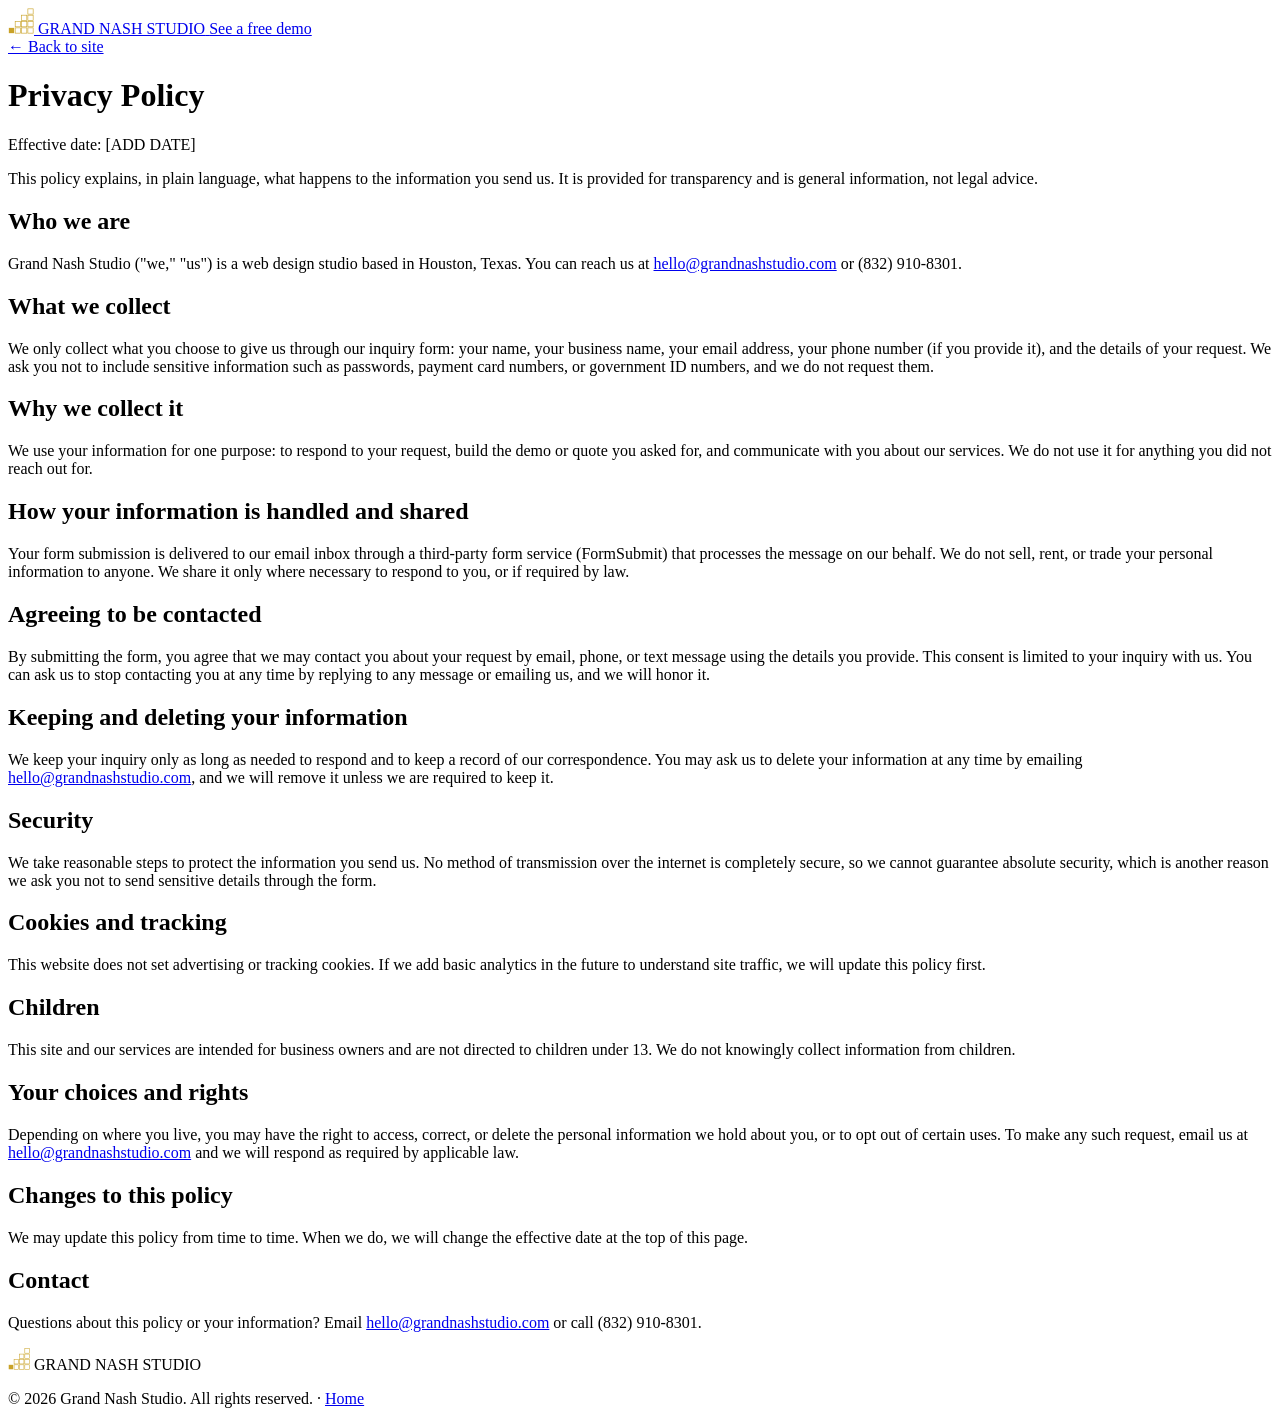
==== privacy.html @ f8d078b0 "Add files via upload" ====
<!DOCTYPE html>
<html lang="en">
<head>
<meta charset="UTF-8">
<meta name="viewport" content="width=device-width, initial-scale=1.0">
<title>Privacy Policy — Grand Nash Studio</title>
<meta name="description" content="How Grand Nash Studio collects, uses, and protects the information you submit through our inquiry form.">
<meta name="robots" content="index,follow">
<link rel="icon" type="image/svg+xml" href="favicon.svg">
<link rel="preconnect" href="https://fonts.googleapis.com">
<link rel="preconnect" href="https://fonts.gstatic.com" crossorigin>
<link href="https://fonts.googleapis.com/css2?family=Archivo:wght@700;800;900&family=IBM+Plex+Mono:wght@400;500&family=Inter:wght@400;500;600&display=swap" rel="stylesheet">
<link rel="stylesheet" href="style.css">
</head>
<body>
<header class="site-head">
  <a class="logo" href="index.html" aria-label="Grand Nash Studio, home">
    <svg class="mark" width="26" height="26" viewBox="-16 -16 492 492" aria-hidden="true">
      <g fill="none" stroke="#C9A227" stroke-width="12">
        <rect x="0" y="360" width="100" height="100" fill="#C9A227" stroke="none"/>
        <rect x="120" y="360" width="100" height="100"/><rect x="120" y="240" width="100" height="100"/>
        <rect x="240" y="360" width="100" height="100"/><rect x="240" y="240" width="100" height="100"/><rect x="240" y="120" width="100" height="100"/>
        <rect x="360" y="360" width="100" height="100"/><rect x="360" y="240" width="100" height="100"/><rect x="360" y="120" width="100" height="100"/><rect x="360" y="0" width="100" height="100"/>
      </g>
    </svg>
    <span class="logo-text">GRAND NASH STUDIO</span>
  </a>
  <a class="head-cta" href="index.html#start">See a free demo</a>
</header>

<main class="legal">
  <a class="back" href="index.html">← Back to site</a>
  <h1>Privacy Policy</h1>
  <p class="eff">Effective date: [ADD DATE]</p>
  <p class="note">This policy explains, in plain language, what happens to the information you send us. It is provided for transparency and is general information, not legal advice.</p>

  <h2>Who we are</h2>
  <p>Grand Nash Studio ("we," "us") is a web design studio based in Houston, Texas. You can reach us at <a href="mailto:hello@grandnashstudio.com">hello@grandnashstudio.com</a> or (832) 910-8301.</p>

  <h2>What we collect</h2>
  <p>We only collect what you choose to give us through our inquiry form: your name, your business name, your email address, your phone number (if you provide it), and the details of your request. We ask you not to include sensitive information such as passwords, payment card numbers, or government ID numbers, and we do not request them.</p>

  <h2>Why we collect it</h2>
  <p>We use your information for one purpose: to respond to your request, build the demo or quote you asked for, and communicate with you about our services. We do not use it for anything you did not reach out for.</p>

  <h2>How your information is handled and shared</h2>
  <p>Your form submission is delivered to our email inbox through a third-party form service (FormSubmit) that processes the message on our behalf. We do not sell, rent, or trade your personal information to anyone. We share it only where necessary to respond to you, or if required by law.</p>

  <h2>Agreeing to be contacted</h2>
  <p>By submitting the form, you agree that we may contact you about your request by email, phone, or text message using the details you provide. This consent is limited to your inquiry with us. You can ask us to stop contacting you at any time by replying to any message or emailing us, and we will honor it.</p>

  <h2>Keeping and deleting your information</h2>
  <p>We keep your inquiry only as long as needed to respond and to keep a record of our correspondence. You may ask us to delete your information at any time by emailing <a href="mailto:hello@grandnashstudio.com">hello@grandnashstudio.com</a>, and we will remove it unless we are required to keep it.</p>

  <h2>Security</h2>
  <p>We take reasonable steps to protect the information you send us. No method of transmission over the internet is completely secure, so we cannot guarantee absolute security, which is another reason we ask you not to send sensitive details through the form.</p>

  <h2>Cookies and tracking</h2>
  <p>This website does not set advertising or tracking cookies. If we add basic analytics in the future to understand site traffic, we will update this policy first.</p>

  <h2>Children</h2>
  <p>This site and our services are intended for business owners and are not directed to children under 13. We do not knowingly collect information from children.</p>

  <h2>Your choices and rights</h2>
  <p>Depending on where you live, you may have the right to access, correct, or delete the personal information we hold about you, or to opt out of certain uses. To make any such request, email us at <a href="mailto:hello@grandnashstudio.com">hello@grandnashstudio.com</a> and we will respond as required by applicable law.</p>

  <h2>Changes to this policy</h2>
  <p>We may update this policy from time to time. When we do, we will change the effective date at the top of this page.</p>

  <h2>Contact</h2>
  <p>Questions about this policy or your information? Email <a href="mailto:hello@grandnashstudio.com">hello@grandnashstudio.com</a> or call (832) 910-8301.</p>
</main>

<footer class="site-foot">
  <div class="logo">
    <svg class="mark" width="22" height="22" viewBox="-16 -16 492 492" aria-hidden="true">
      <g fill="none" stroke="#C9A227" stroke-width="12">
        <rect x="0" y="360" width="100" height="100" fill="#C9A227" stroke="none"/>
        <rect x="120" y="360" width="100" height="100"/><rect x="120" y="240" width="100" height="100"/>
        <rect x="240" y="360" width="100" height="100"/><rect x="240" y="240" width="100" height="100"/><rect x="240" y="120" width="100" height="100"/>
        <rect x="360" y="360" width="100" height="100"/><rect x="360" y="240" width="100" height="100"/><rect x="360" y="120" width="100" height="100"/><rect x="360" y="0" width="100" height="100"/>
      </g>
    </svg>
    <span class="logo-text">GRAND NASH STUDIO</span>
  </div>
  <p class="foot-rights">© 2026 Grand Nash Studio. All rights reserved. · <a href="index.html">Home</a></p>
</footer>
</body>
</html>
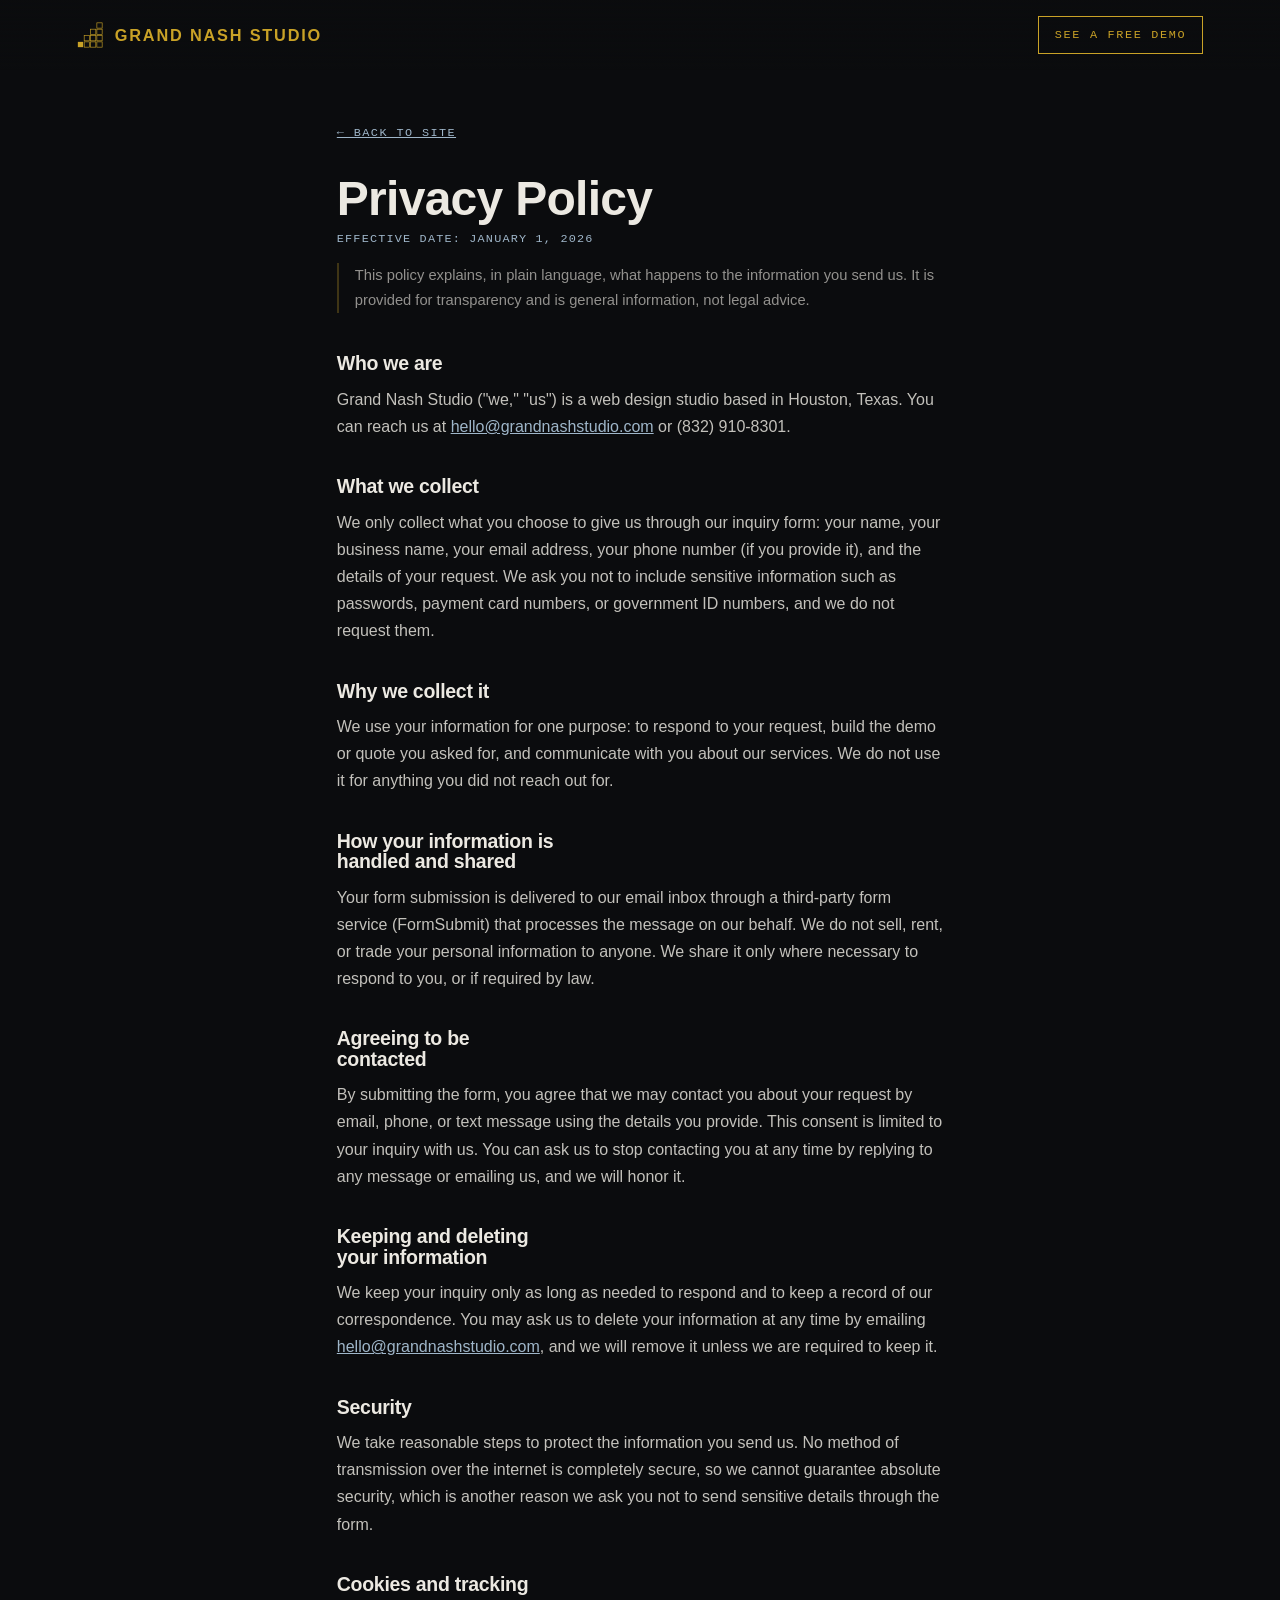
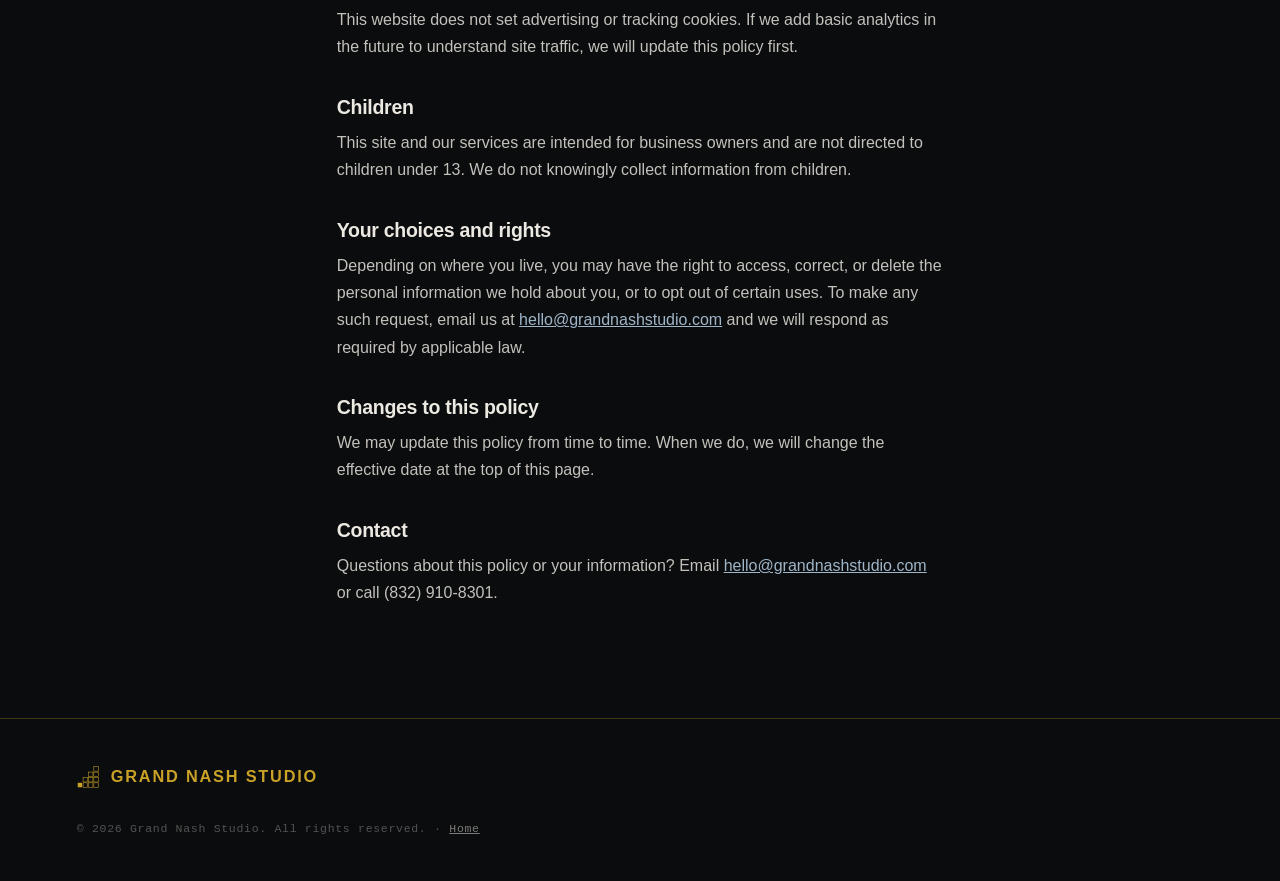
==== commit cc1e6195: "Update privacy.html" ====
--- a/privacy.html
+++ b/privacy.html
@@ -31,7 +31,7 @@
 <main class="legal">
   <a class="back" href="index.html">← Back to site</a>
   <h1>Privacy Policy</h1>
-  <p class="eff">Effective date: [ADD DATE]</p>
+  <p class="eff">Effective date: January 1, 2026</p>
   <p class="note">This policy explains, in plain language, what happens to the information you send us. It is provided for transparency and is general information, not legal advice.</p>
 
   <h2>Who we are</h2>
--- a/style.css
+++ b/style.css
@@ -0,0 +1,195 @@
+:root{
+  --base:#0B0C0E;
+  --surface:#131518;
+  --ink:#ECE9E2;
+  --brass:#C9A227;
+  --glass:#9FB6C9;
+  --line:rgba(201,162,39,.28);
+  --hair:rgba(236,233,226,.10);
+  --disp:'Archivo',sans-serif;
+  --mono:'IBM Plex Mono',monospace;
+  --body:'Inter',sans-serif;
+}
+*{margin:0;padding:0;box-sizing:border-box}
+html{scroll-behavior:smooth}
+body{
+  background:var(--base);color:var(--ink);font-family:var(--body);
+  line-height:1.6;-webkit-font-smoothing:antialiased;overflow-x:hidden;
+}
+a{color:inherit;text-decoration:none}
+:focus-visible{outline:2px solid var(--brass);outline-offset:3px}
+img,svg,video{display:block}
+
+/* content clears the spine on desktop */
+.site-head,main,.site-foot{padding-left:clamp(20px,6vw,110px);padding-right:clamp(20px,6vw,110px)}
+
+/* ---------- spec spine ---------- */
+.spine{
+  position:fixed;left:0;top:0;bottom:0;width:44px;z-index:40;
+  display:flex;align-items:center;justify-content:center;
+  border-right:1px solid var(--hair);pointer-events:none;
+}
+.spine span{
+  writing-mode:vertical-rl;transform:rotate(180deg);
+  font-family:var(--mono);font-size:11px;letter-spacing:.34em;
+  color:var(--glass);opacity:.55;white-space:nowrap;text-transform:uppercase;
+}
+
+/* ---------- header ---------- */
+.site-head{
+  position:fixed;top:0;left:0;right:0;z-index:50;height:70px;
+  display:flex;align-items:center;justify-content:space-between;
+  background:linear-gradient(180deg,rgba(11,12,14,.9),rgba(11,12,14,0));
+}
+.logo{display:inline-flex;align-items:center;gap:12px}
+.logo .mark{flex:0 0 auto}
+.logo-text{
+  font-family:var(--disp);font-weight:800;font-size:1.02rem;
+  letter-spacing:.11em;color:var(--brass);
+}
+.head-cta{
+  font-family:var(--mono);font-size:.74rem;letter-spacing:.14em;text-transform:uppercase;
+  border:1px solid var(--brass);color:var(--brass);padding:9px 16px;
+  transition:background .18s ease,color .18s ease;
+}
+.head-cta:hover{background:var(--brass);color:var(--base)}
+
+/* ---------- hero ---------- */
+.hero{position:relative;min-height:100svh;display:flex;align-items:flex-end;
+  padding-top:70px;padding-bottom:min(9vh,90px);margin-left:calc(clamp(20px,6vw,110px)*-1);margin-right:calc(clamp(20px,6vw,110px)*-1);
+  padding-left:clamp(20px,6vw,110px);padding-right:clamp(20px,6vw,110px);overflow:hidden}
+.hero-video{position:absolute;inset:0;width:100%;height:100%;object-fit:cover;z-index:0}
+.hero-fallback{position:absolute;inset:0;z-index:0;display:none;width:100%;height:100%;object-fit:cover}
+/* scrim: dark on the left where copy sits, clear to the right where the film breathes */
+.hero::after{content:"";position:absolute;inset:0;z-index:1;pointer-events:none;
+  background:linear-gradient(90deg,var(--base) 4%,rgba(11,12,14,.78) 34%,rgba(11,12,14,.05) 72%),
+             linear-gradient(0deg,rgba(11,12,14,.85) 2%,rgba(11,12,14,0) 30%)}
+.hero-copy{position:relative;z-index:2;max-width:660px}
+.tag{font-family:var(--mono);font-size:.76rem;letter-spacing:.16em;text-transform:uppercase;
+  color:var(--glass);margin-bottom:22px}
+h1{font-family:var(--disp);font-weight:900;font-size:clamp(3rem,9vw,6.2rem);line-height:.92;
+  letter-spacing:-.02em;color:var(--ink)}
+.slogan{font-family:var(--disp);font-weight:800;color:var(--brass);
+  font-size:clamp(1.1rem,2.4vw,1.5rem);letter-spacing:.01em;margin:20px 0 18px}
+.hero-sub{max-width:48ch;font-size:1.08rem;color:rgba(236,233,226,.82)}
+.btn{display:inline-block;margin-top:30px;background:var(--brass);color:var(--base);
+  font-family:var(--disp);font-weight:800;font-size:.98rem;letter-spacing:.01em;
+  padding:15px 30px;transition:transform .15s ease,background .15s ease}
+.btn:hover{transform:translateY(-2px);background:#e0b833}
+
+/* ---------- bands ---------- */
+.band{padding-top:clamp(70px,11vw,150px);padding-bottom:clamp(70px,11vw,150px);
+  border-top:1px solid var(--line);max-width:1200px}
+.label{font-family:var(--mono);font-size:.74rem;letter-spacing:.2em;text-transform:uppercase;
+  color:var(--glass);margin-bottom:26px}
+h2{font-family:var(--disp);font-weight:800;font-size:clamp(1.8rem,4.4vw,3rem);
+  line-height:1.05;letter-spacing:-.015em;max-width:20ch;margin-bottom:26px}
+.prose{max-width:60ch;font-size:1.08rem;color:rgba(236,233,226,.78)}
+
+/* truth statement */
+.statement{font-size:clamp(2rem,6vw,4rem);line-height:1.02;max-width:18ch}
+.statement span{color:var(--brass)}
+.truth .prose{margin-top:30px}
+
+/* steps */
+.steps{list-style:none;display:grid;gap:1px;background:var(--line);
+  grid-template-columns:repeat(3,1fr);border:1px solid var(--line);margin-top:10px}
+.steps li{background:var(--base);padding:32px 28px}
+.num{font-family:var(--mono);font-size:.9rem;color:var(--brass);letter-spacing:.1em}
+.steps h3{font-family:var(--disp);font-weight:800;font-size:1.3rem;margin:16px 0 10px}
+.steps p{color:rgba(236,233,226,.74);font-size:.98rem}
+
+/* proof */
+.proof-grid{display:grid;grid-template-columns:1fr 1fr;gap:1px;background:var(--line);
+  border:1px solid var(--line);margin-top:10px}
+.proof{background:var(--surface);padding:34px 30px}
+.proof.open{background:var(--base)}
+.ptag{font-family:var(--mono);font-size:.68rem;letter-spacing:.14em;text-transform:uppercase;
+  color:var(--brass);border:1px solid var(--brass);display:inline-block;padding:3px 10px;margin-bottom:18px}
+.proof.open .ptag{color:var(--glass);border-color:var(--glass)}
+.proof h3{font-family:var(--disp);font-weight:800;font-size:1.5rem;margin-bottom:12px}
+.proof p{color:rgba(236,233,226,.76);font-size:.98rem}
+
+/* start / contact */
+.contact{list-style:none;margin:34px 0 0}
+.contact li{border-top:1px solid var(--hair)}
+.contact li:last-child{border-bottom:1px solid var(--hair)}
+.contact a{display:inline-block;padding:16px 0;font-family:var(--disp);font-weight:800;
+  font-size:clamp(1.2rem,3vw,1.9rem);letter-spacing:-.01em;transition:color .18s ease}
+.contact a:hover{color:var(--brass)}
+.start .btn{margin-top:38px}
+
+/* ---------- footer ---------- */
+.site-foot{border-top:1px solid var(--line);padding-top:44px;padding-bottom:44px}
+.site-foot .logo{margin-bottom:16px}
+.foot-slogan{font-family:var(--disp);font-weight:800;color:var(--brass);font-size:1.05rem;margin-bottom:8px}
+.foot-meta{font-family:var(--mono);font-size:.74rem;letter-spacing:.08em;color:rgba(236,233,226,.5)}
+.foot-rights{font-family:var(--mono);font-size:.72rem;letter-spacing:.06em;color:rgba(236,233,226,.32);margin-top:14px}
+
+/* ---------- scroll reveal ---------- */
+.band{opacity:0;transform:translateY(18px);transition:opacity .6s ease,transform .6s ease}
+.band.is-visible{opacity:1;transform:none}
+
+/* ---------- responsive ---------- */
+@media (max-width:900px){
+  .steps,.proof-grid{grid-template-columns:1fr}
+  .hero-copy{max-width:100%}
+  .hero::after{background:linear-gradient(0deg,var(--base) 8%,rgba(11,12,14,.35) 55%,rgba(11,12,14,.55) 100%)}
+}
+@media (max-width:720px){
+  .spine{display:none}
+  .site-head{height:60px}
+  .head-cta{padding:7px 12px;font-size:.66rem}
+  .logo-text{font-size:.9rem}
+  .hero-fallback{justify-content:center;padding-right:0}
+}
+@media (prefers-reduced-motion:reduce){
+  html{scroll-behavior:auto}
+  .band{opacity:1;transform:none;transition:none}
+  .btn:hover{transform:none}
+}
+
+/* ---------- inquiry form ---------- */
+.inquiry{margin-top:34px;max-width:660px;display:grid;grid-template-columns:1fr 1fr;gap:18px}
+.field{display:flex;flex-direction:column;gap:8px}
+.field-wide{grid-column:1 / -1}
+.inquiry label{font-family:var(--mono);font-size:.72rem;letter-spacing:.14em;text-transform:uppercase;color:var(--glass)}
+.inquiry .opt{color:rgba(159,182,201,.5)}
+.inquiry input,.inquiry textarea{
+  background:var(--surface);border:1px solid var(--hair);color:var(--ink);
+  font-family:var(--body);font-size:1rem;padding:13px 14px;border-radius:0;width:100%;
+  transition:border-color .15s ease}
+.inquiry input:focus,.inquiry textarea:focus{outline:none;border-color:var(--brass)}
+.inquiry textarea{resize:vertical;min-height:120px}
+.honey{position:absolute;left:-9999px;width:1px;height:1px;opacity:0}
+.inquiry .btn{grid-column:1 / -1;justify-self:start;border:none;cursor:pointer;margin-top:6px}
+.form-status{grid-column:1 / -1;font-family:var(--mono);font-size:.84rem;line-height:1.5;margin-top:2px}
+.form-status.ok{color:var(--glass)}
+.form-status.err{color:#e0b833}
+.form-status.err a,.direct a{color:var(--glass)}
+.direct{margin-top:30px;font-family:var(--mono);font-size:.8rem;letter-spacing:.03em;color:rgba(236,233,226,.55)}
+.direct a:hover{color:var(--brass)}
+@media (max-width:620px){.inquiry{grid-template-columns:1fr}}
+
+/* ---------- consent + legal ---------- */
+.consent .check{display:flex;gap:11px;align-items:flex-start;
+  font-family:var(--body);font-size:.86rem;line-height:1.5;color:rgba(236,233,226,.7);
+  letter-spacing:0;text-transform:none;cursor:pointer}
+.consent input{width:18px;height:18px;margin-top:2px;flex:0 0 auto;accent-color:var(--brass)}
+.consent a{color:var(--glass);text-decoration:underline}
+.consent a:hover{color:var(--brass)}
+.foot-rights a{color:rgba(236,233,226,.5);text-decoration:underline}
+.foot-rights a:hover{color:var(--brass)}
+
+.legal{max-width:760px;margin:0 auto;padding-top:118px;padding-bottom:100px}
+.legal .back{display:inline-block;margin-bottom:34px;font-family:var(--mono);font-size:.74rem;
+  letter-spacing:.12em;text-transform:uppercase;color:var(--glass)}
+.legal .back:hover{color:var(--brass)}
+.legal h1{font-family:var(--disp);font-weight:800;font-size:clamp(2rem,5vw,3rem);letter-spacing:-.015em;margin-bottom:8px}
+.legal .eff{font-family:var(--mono);font-size:.74rem;letter-spacing:.1em;text-transform:uppercase;color:var(--glass);margin-bottom:14px}
+.legal .note{font-size:.92rem;color:rgba(236,233,226,.6);border-left:2px solid var(--line);padding-left:16px;margin-bottom:40px}
+.legal h2{font-family:var(--disp);font-weight:800;font-size:1.22rem;margin:36px 0 12px}
+.legal p,.legal li{color:rgba(236,233,226,.82);font-size:1rem;line-height:1.7;margin-bottom:12px}
+.legal ul{padding-left:20px;margin-bottom:12px}
+.legal a{color:var(--glass);text-decoration:underline}
+.legal a:hover{color:var(--brass)}
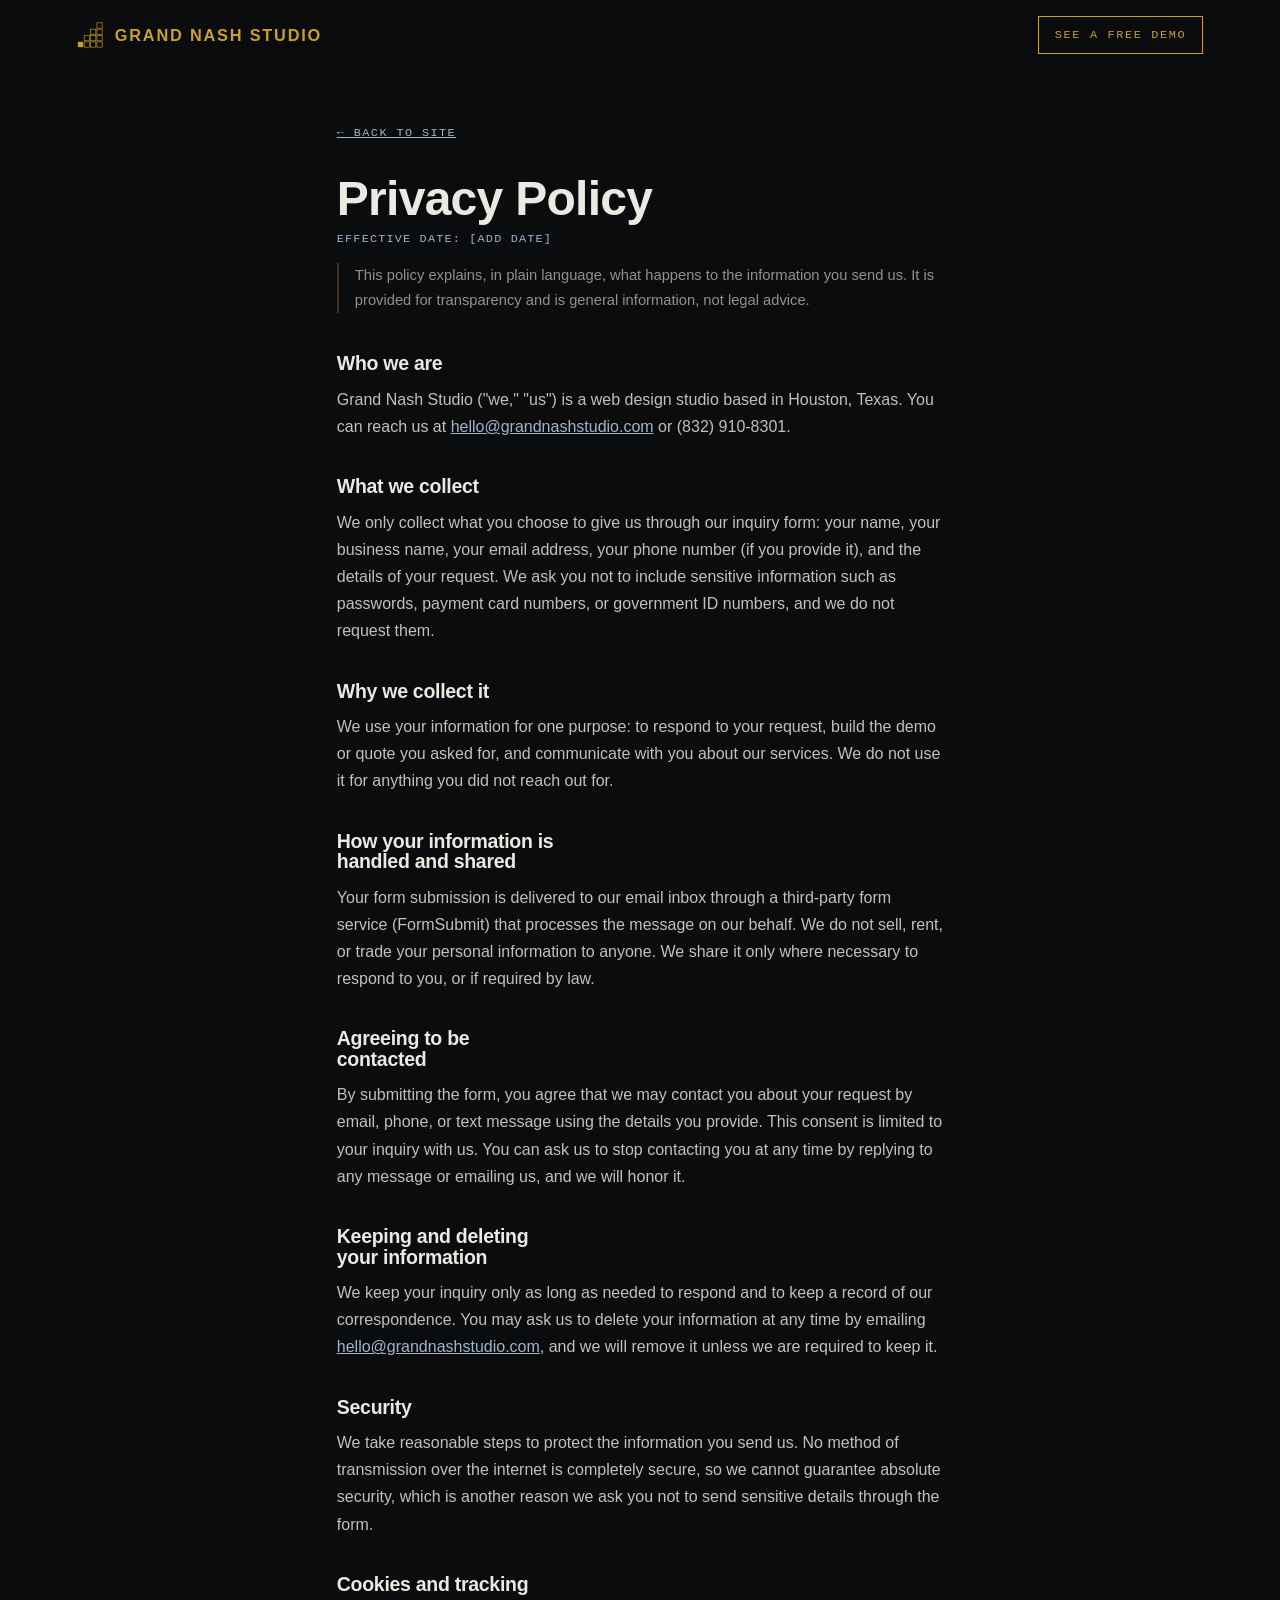
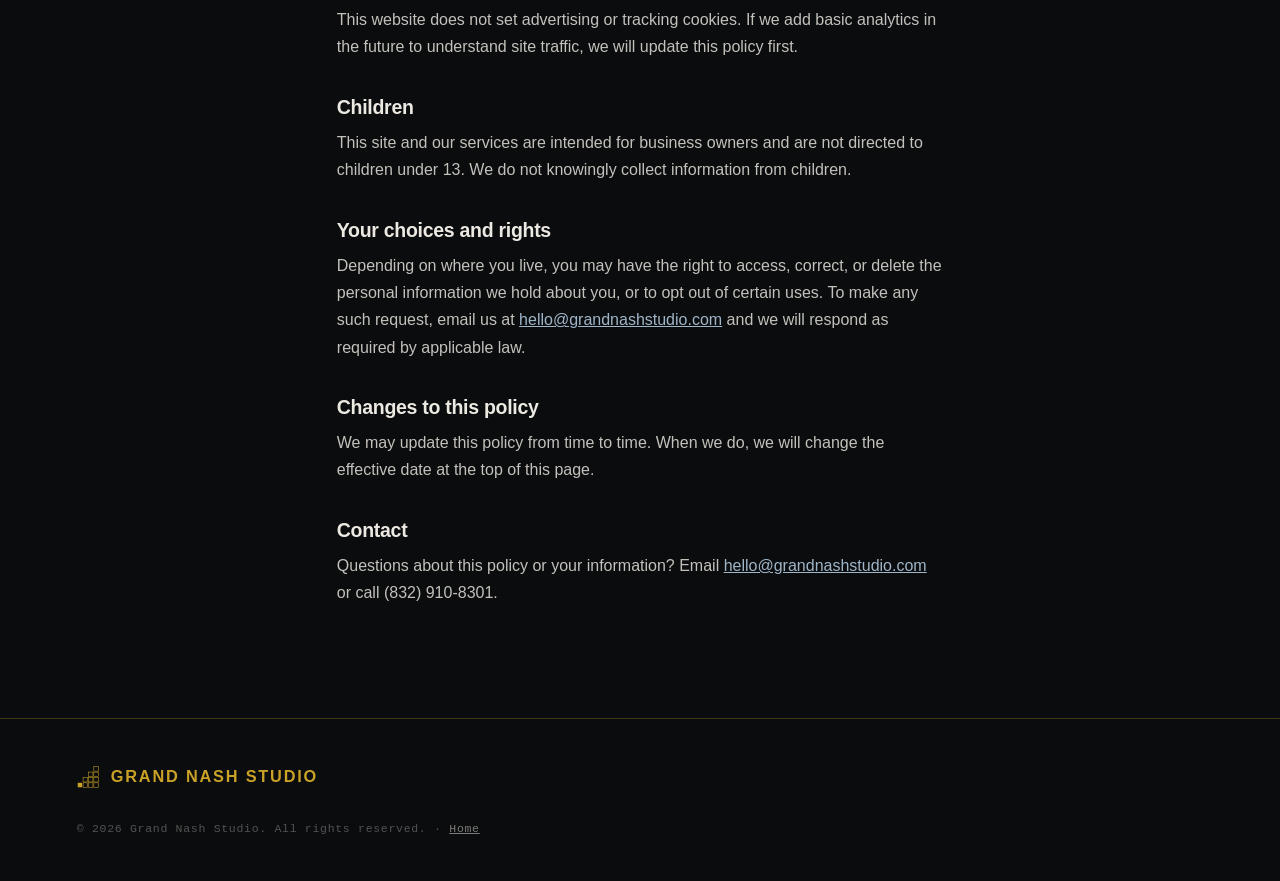
==== commit bb753950: "Add files via upload" ====
--- a/privacy.html
+++ b/privacy.html
@@ -6,11 +6,213 @@
 <title>Privacy Policy — Grand Nash Studio</title>
 <meta name="description" content="How Grand Nash Studio collects, uses, and protects the information you submit through our inquiry form.">
 <meta name="robots" content="index,follow">
-<link rel="icon" type="image/svg+xml" href="favicon.svg">
+<link rel="icon" type="image/svg+xml" href="[data-uri]">
 <link rel="preconnect" href="https://fonts.googleapis.com">
 <link rel="preconnect" href="https://fonts.gstatic.com" crossorigin>
 <link href="https://fonts.googleapis.com/css2?family=Archivo:wght@700;800;900&family=IBM+Plex+Mono:wght@400;500&family=Inter:wght@400;500;600&display=swap" rel="stylesheet">
-<link rel="stylesheet" href="style.css">
+<style>
+:root{
+  --base:#0B0C0E;
+  --surface:#131518;
+  --ink:#ECE9E2;
+  --brass:#C9A227;
+  --glass:#9FB6C9;
+  --line:rgba(201,162,39,.28);
+  --hair:rgba(236,233,226,.10);
+  --disp:'Archivo',sans-serif;
+  --mono:'IBM Plex Mono',monospace;
+  --body:'Inter',sans-serif;
+}
+*{margin:0;padding:0;box-sizing:border-box}
+html{scroll-behavior:smooth;background:var(--base)}
+body{
+  background:transparent;color:var(--ink);font-family:var(--body);
+  line-height:1.6;-webkit-font-smoothing:antialiased;overflow-x:hidden;
+}
+/* fixed full-page background film + dark scrim for readability */
+.bg{position:fixed;inset:0;z-index:-2;overflow:hidden;background:var(--base)}
+#bg-video{position:absolute;inset:0;width:100%;height:100%;object-fit:cover}
+.bg-scrim{position:fixed;inset:0;z-index:-1;pointer-events:none;
+  background:linear-gradient(180deg,rgba(11,12,14,.60),rgba(11,12,14,.80))}
+a{color:inherit;text-decoration:none}
+:focus-visible{outline:2px solid var(--brass);outline-offset:3px}
+img,svg,video{display:block}
+
+/* content clears the spine on desktop */
+.site-head,main,.site-foot{padding-left:clamp(20px,6vw,110px);padding-right:clamp(20px,6vw,110px)}
+
+/* ---------- spec spine ---------- */
+.spine{
+  position:fixed;left:0;top:0;bottom:0;width:44px;z-index:40;
+  display:flex;align-items:center;justify-content:center;
+  border-right:1px solid var(--hair);pointer-events:none;
+}
+.spine span{
+  writing-mode:vertical-rl;transform:rotate(180deg);
+  font-family:var(--mono);font-size:11px;letter-spacing:.34em;
+  color:var(--glass);opacity:.55;white-space:nowrap;text-transform:uppercase;
+}
+
+/* ---------- header ---------- */
+.site-head{
+  position:fixed;top:0;left:0;right:0;z-index:50;height:70px;
+  display:flex;align-items:center;justify-content:space-between;
+  background:linear-gradient(180deg,rgba(11,12,14,.9),rgba(11,12,14,0));
+}
+.logo{display:inline-flex;align-items:center;gap:12px}
+.logo .mark{flex:0 0 auto}
+.logo-text{
+  font-family:var(--disp);font-weight:800;font-size:1.02rem;
+  letter-spacing:.11em;color:var(--brass);
+}
+.head-cta{
+  font-family:var(--mono);font-size:.74rem;letter-spacing:.14em;text-transform:uppercase;
+  border:1px solid var(--brass);color:var(--brass);padding:9px 16px;
+  transition:background .18s ease,color .18s ease;
+}
+.head-cta:hover{background:var(--brass);color:var(--base)}
+
+/* ---------- hero ---------- */
+.hero{position:relative;min-height:100svh;display:flex;align-items:flex-end;
+  padding-top:70px;padding-bottom:min(9vh,90px);margin-left:calc(clamp(20px,6vw,110px)*-1);margin-right:calc(clamp(20px,6vw,110px)*-1);
+  padding-left:clamp(20px,6vw,110px);padding-right:clamp(20px,6vw,110px);overflow:hidden}
+.hero-video{position:absolute;inset:0;width:100%;height:100%;object-fit:cover;z-index:0}
+.hero-fallback{position:absolute;inset:0;z-index:0;display:none;width:100%;height:100%;object-fit:cover}
+/* scrim: dark on the left where copy sits, clear to the right where the film breathes */
+.hero::after{content:"";position:absolute;inset:0;z-index:1;pointer-events:none;
+  background:linear-gradient(90deg,var(--base) 4%,rgba(11,12,14,.78) 34%,rgba(11,12,14,.05) 72%),
+             linear-gradient(0deg,rgba(11,12,14,.85) 2%,rgba(11,12,14,0) 30%)}
+.hero-copy{position:relative;z-index:2;max-width:660px}
+.tag{font-family:var(--mono);font-size:.76rem;letter-spacing:.16em;text-transform:uppercase;
+  color:var(--glass);margin-bottom:22px}
+h1{font-family:var(--disp);font-weight:900;font-size:clamp(3rem,9vw,6.2rem);line-height:.92;
+  letter-spacing:-.02em;color:var(--ink)}
+.slogan{font-family:var(--disp);font-weight:800;color:var(--brass);
+  font-size:clamp(1.1rem,2.4vw,1.5rem);letter-spacing:.01em;margin:20px 0 18px}
+.hero-sub{max-width:48ch;font-size:1.08rem;color:rgba(236,233,226,.82)}
+.btn{display:inline-block;margin-top:30px;background:var(--brass);color:var(--base);
+  font-family:var(--disp);font-weight:800;font-size:.98rem;letter-spacing:.01em;
+  padding:15px 30px;transition:transform .15s ease,background .15s ease}
+.btn:hover{transform:translateY(-2px);background:#e0b833}
+
+/* ---------- bands ---------- */
+.band{padding-top:clamp(70px,11vw,150px);padding-bottom:clamp(70px,11vw,150px);
+  border-top:1px solid var(--line);max-width:1200px}
+.label{font-family:var(--mono);font-size:.74rem;letter-spacing:.2em;text-transform:uppercase;
+  color:var(--glass);margin-bottom:26px}
+h2{font-family:var(--disp);font-weight:800;font-size:clamp(1.8rem,4.4vw,3rem);
+  line-height:1.05;letter-spacing:-.015em;max-width:20ch;margin-bottom:26px}
+.prose{max-width:60ch;font-size:1.08rem;color:rgba(236,233,226,.78)}
+
+/* truth statement */
+.statement{font-size:clamp(2rem,6vw,4rem);line-height:1.02;max-width:18ch}
+.statement span{color:var(--brass)}
+.truth .prose{margin-top:30px}
+
+/* steps */
+.steps{list-style:none;display:grid;gap:1px;background:var(--line);
+  grid-template-columns:repeat(3,1fr);border:1px solid var(--line);margin-top:10px}
+.steps li{background:rgba(19,21,24,.62);padding:32px 28px}
+.num{font-family:var(--mono);font-size:.9rem;color:var(--brass);letter-spacing:.1em}
+.steps h3{font-family:var(--disp);font-weight:800;font-size:1.3rem;margin:16px 0 10px}
+.steps p{color:rgba(236,233,226,.74);font-size:.98rem}
+
+/* proof */
+.proof-grid{display:grid;grid-template-columns:1fr 1fr;gap:1px;background:var(--line);
+  border:1px solid var(--line);margin-top:10px}
+.proof{background:rgba(19,21,24,.62);padding:34px 30px}
+.proof.open{background:rgba(11,12,14,.45)}
+.ptag{font-family:var(--mono);font-size:.68rem;letter-spacing:.14em;text-transform:uppercase;
+  color:var(--brass);border:1px solid var(--brass);display:inline-block;padding:3px 10px;margin-bottom:18px}
+.proof.open .ptag{color:var(--glass);border-color:var(--glass)}
+.proof h3{font-family:var(--disp);font-weight:800;font-size:1.5rem;margin-bottom:12px}
+.proof p{color:rgba(236,233,226,.76);font-size:.98rem}
+
+/* start / contact */
+.contact{list-style:none;margin:34px 0 0}
+.contact li{border-top:1px solid var(--hair)}
+.contact li:last-child{border-bottom:1px solid var(--hair)}
+.contact a{display:inline-block;padding:16px 0;font-family:var(--disp);font-weight:800;
+  font-size:clamp(1.2rem,3vw,1.9rem);letter-spacing:-.01em;transition:color .18s ease}
+.contact a:hover{color:var(--brass)}
+.start .btn{margin-top:38px}
+
+/* ---------- footer ---------- */
+.site-foot{border-top:1px solid var(--line);padding-top:44px;padding-bottom:44px}
+.site-foot .logo{margin-bottom:16px}
+.foot-slogan{font-family:var(--disp);font-weight:800;color:var(--brass);font-size:1.05rem;margin-bottom:8px}
+.foot-meta{font-family:var(--mono);font-size:.74rem;letter-spacing:.08em;color:rgba(236,233,226,.5)}
+.foot-rights{font-family:var(--mono);font-size:.72rem;letter-spacing:.06em;color:rgba(236,233,226,.32);margin-top:14px}
+
+/* ---------- scroll reveal ---------- */
+.band{opacity:0;transform:translateY(18px);transition:opacity .6s ease,transform .6s ease}
+.band.is-visible{opacity:1;transform:none}
+
+/* ---------- responsive ---------- */
+@media (max-width:900px){
+  .steps,.proof-grid{grid-template-columns:1fr}
+  .hero-copy{max-width:100%}
+  .hero::after{background:linear-gradient(0deg,var(--base) 8%,rgba(11,12,14,.35) 55%,rgba(11,12,14,.55) 100%)}
+}
+@media (max-width:720px){
+  .spine{display:none}
+  .site-head{height:60px}
+  .head-cta{padding:7px 12px;font-size:.66rem}
+  .logo-text{font-size:.9rem}
+  .hero-fallback{justify-content:center;padding-right:0}
+}
+@media (prefers-reduced-motion:reduce){
+  html{scroll-behavior:auto}
+  .band{opacity:1;transform:none;transition:none}
+  .btn:hover{transform:none}
+}
+
+/* ---------- inquiry form ---------- */
+.inquiry{margin-top:34px;max-width:660px;display:grid;grid-template-columns:1fr 1fr;gap:18px}
+.field{display:flex;flex-direction:column;gap:8px}
+.field-wide{grid-column:1 / -1}
+.inquiry label{font-family:var(--mono);font-size:.72rem;letter-spacing:.14em;text-transform:uppercase;color:var(--glass)}
+.inquiry .opt{color:rgba(159,182,201,.5)}
+.inquiry input,.inquiry textarea{
+  background:var(--surface);border:1px solid var(--hair);color:var(--ink);
+  font-family:var(--body);font-size:1rem;padding:13px 14px;border-radius:0;width:100%;
+  transition:border-color .15s ease}
+.inquiry input:focus,.inquiry textarea:focus{outline:none;border-color:var(--brass)}
+.inquiry textarea{resize:vertical;min-height:120px}
+.honey{position:absolute;left:-9999px;width:1px;height:1px;opacity:0}
+.inquiry .btn{grid-column:1 / -1;justify-self:start;border:none;cursor:pointer;margin-top:6px}
+.form-status{grid-column:1 / -1;font-family:var(--mono);font-size:.84rem;line-height:1.5;margin-top:2px}
+.form-status.ok{color:var(--glass)}
+.form-status.err{color:#e0b833}
+.form-status.err a,.direct a{color:var(--glass)}
+.direct{margin-top:30px;font-family:var(--mono);font-size:.8rem;letter-spacing:.03em;color:rgba(236,233,226,.55)}
+.direct a:hover{color:var(--brass)}
+@media (max-width:620px){.inquiry{grid-template-columns:1fr}}
+
+/* ---------- consent + legal ---------- */
+.consent .check{display:flex;gap:11px;align-items:flex-start;
+  font-family:var(--body);font-size:.86rem;line-height:1.5;color:rgba(236,233,226,.7);
+  letter-spacing:0;text-transform:none;cursor:pointer}
+.consent input{width:18px;height:18px;margin-top:2px;flex:0 0 auto;accent-color:var(--brass)}
+.consent a{color:var(--glass);text-decoration:underline}
+.consent a:hover{color:var(--brass)}
+.foot-rights a{color:rgba(236,233,226,.5);text-decoration:underline}
+.foot-rights a:hover{color:var(--brass)}
+
+.legal{max-width:760px;margin:0 auto;padding-top:118px;padding-bottom:100px}
+.legal .back{display:inline-block;margin-bottom:34px;font-family:var(--mono);font-size:.74rem;
+  letter-spacing:.12em;text-transform:uppercase;color:var(--glass)}
+.legal .back:hover{color:var(--brass)}
+.legal h1{font-family:var(--disp);font-weight:800;font-size:clamp(2rem,5vw,3rem);letter-spacing:-.015em;margin-bottom:8px}
+.legal .eff{font-family:var(--mono);font-size:.74rem;letter-spacing:.1em;text-transform:uppercase;color:var(--glass);margin-bottom:14px}
+.legal .note{font-size:.92rem;color:rgba(236,233,226,.6);border-left:2px solid var(--line);padding-left:16px;margin-bottom:40px}
+.legal h2{font-family:var(--disp);font-weight:800;font-size:1.22rem;margin:36px 0 12px}
+.legal p,.legal li{color:rgba(236,233,226,.82);font-size:1rem;line-height:1.7;margin-bottom:12px}
+.legal ul{padding-left:20px;margin-bottom:12px}
+.legal a{color:var(--glass);text-decoration:underline}
+.legal a:hover{color:var(--brass)}
+
+</style>
 </head>
 <body>
 <header class="site-head">
@@ -31,7 +233,7 @@
 <main class="legal">
   <a class="back" href="index.html">← Back to site</a>
   <h1>Privacy Policy</h1>
-  <p class="eff">Effective date: January 1, 2026</p>
+  <p class="eff">Effective date: [ADD DATE]</p>
   <p class="note">This policy explains, in plain language, what happens to the information you send us. It is provided for transparency and is general information, not legal advice.</p>
 
   <h2>Who we are</h2>
